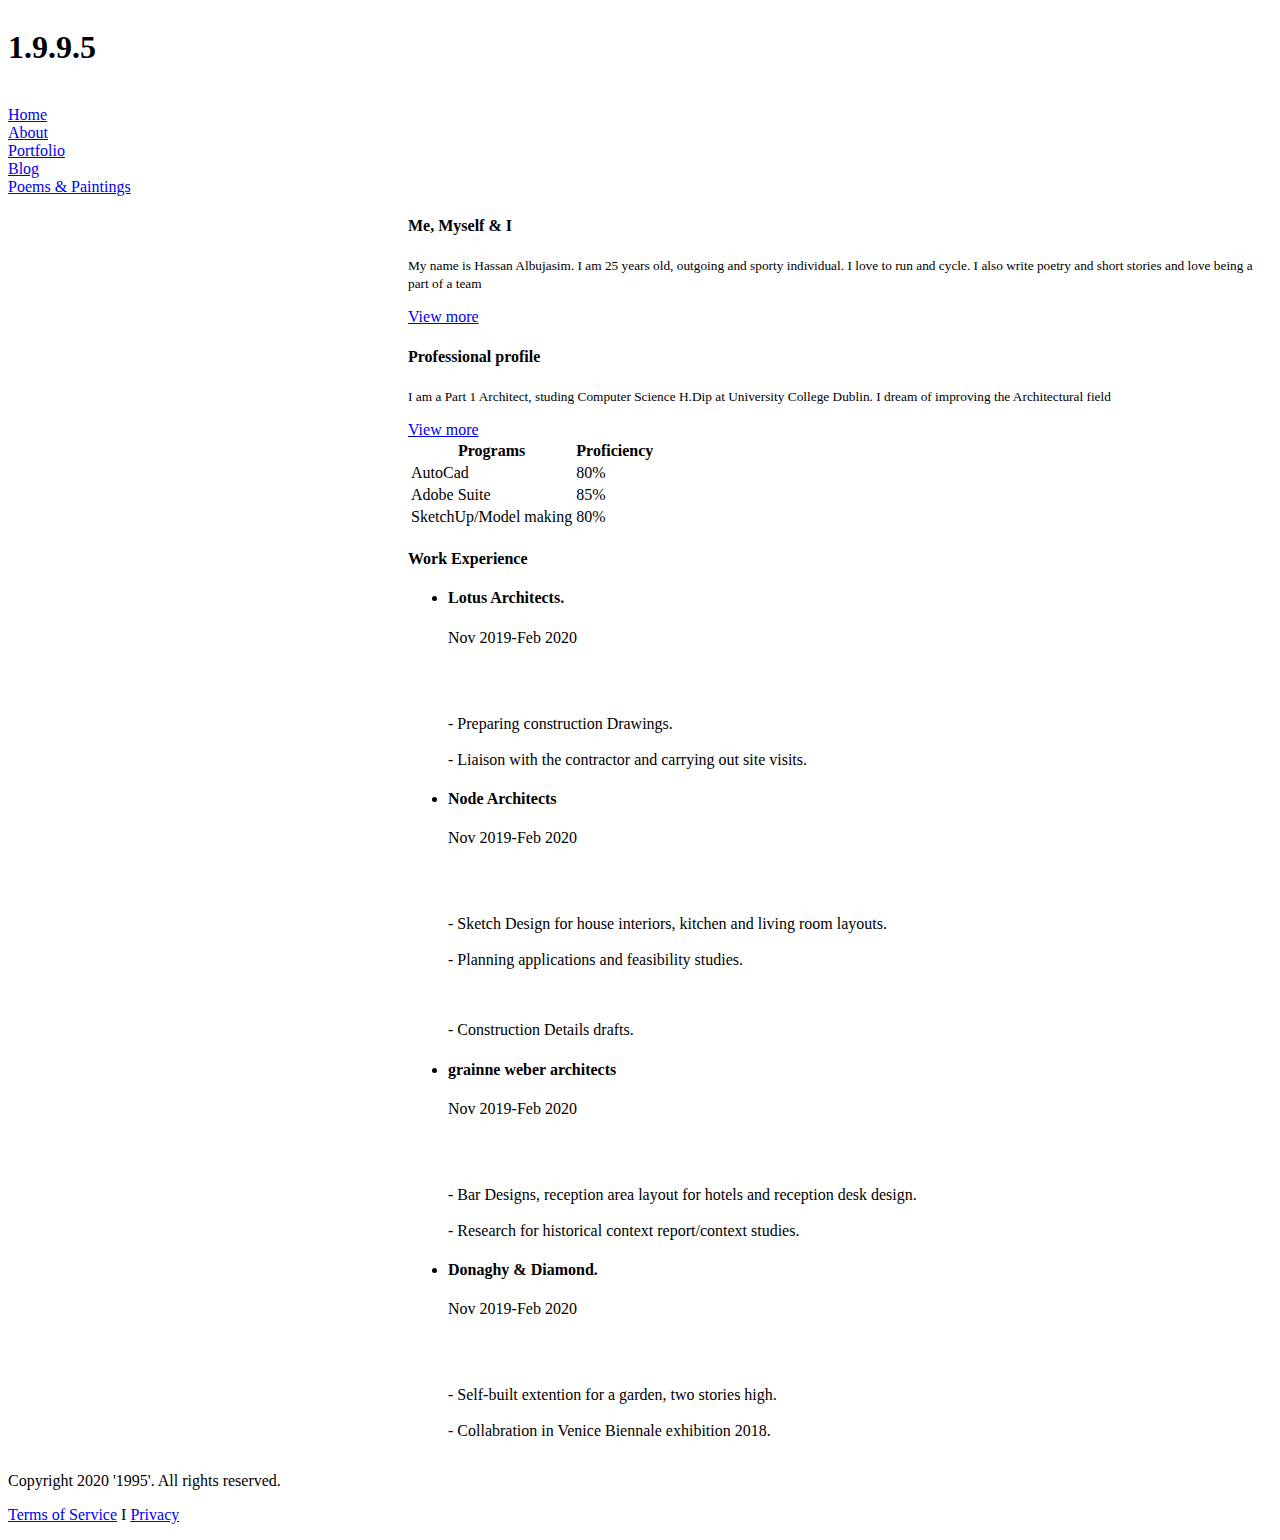
==== About.html @ c05ca311 "Add files via upload" ====
<!DOCTYPE HTML>
<html xmlns="http://www.w3.org/1999/xhtml" lang="en" xml:lang="en">

<head>
    <link rel="stylesheet" type="text/css" href="css/reset.css">
    <link rel="stylesheet" type="text/css" href="css/style.css">
    <meta http-equiv="Content-Type" content="text/html; charset=utf-8">
    <title>1995</title>
    <!--[if lt IE 9]>
    <script src="http://html5shiv.googlecode.com/svn/trunk/html5.js"></script>
    <![endif]-->
    <style>

    </style>
</head>

<body>


    <div id="hero-image2">

        <header>
            <div style="width: 100%; overflow: hidden;">
                <div style="width: 300px; float: left;">

                    <div id="nav">


                        <h1>1<span class="color">.</span>9<span class="color">.</span>9<span class="color">.</span>5</h1><br>


                        <a href="Home.html">Home</a><br>
                        <a href="About.html">About</a><br>
                        <a href="Portfolio.html">Portfolio</a><br>
                        <a href="Blog.html">Blog</a><br>
                        <a href="Poems&Pantings.html">Poems & Paintings</a>


                    </div>
                </div>
            </div>
        </header>

        <div style="margin-left: 400px;">
            <div id="secondary-content">



                <article style="background-image: url('images/Cv.jpg');">
                    <div class="overlay">
                        <h4>Me, Myself & I</h4>

                        <p><small>My name is Hassan Albujasim. I am 25 years old, outgoing and sporty individual. I love to run and cycle. I also write poetry and short stories and love being a part of a team</small></p>

                        <a href="Blog.html" class="more-link">View more</a>
                    </div>
                </article>
                <article style="background-image: url(images/Profile1.jpg);">
                    <div class="overlay">
                        <h4>Professional profile</h4>
                        <p><small>I am a Part 1 Architect, studing Computer Science H.Dip at University College Dublin. I dream of improving the Architectural field </small></p>
                        <a href="Poems&Pantings.html" class="more-link">View more</a>
                    </div>
                </article>
        
                    <table>
                        
                        <tr>
                            <th>Programs</th>
                            <th>Proficiency</th>
                        </tr>
                        <tr>
                            <td>AutoCad</td>
                            <td>80%</td>
                        </tr>
                        <tr>
                            <td>Adobe Suite</td>
                            <td>85%</td>

                        </tr>
                        <tr>
                            <td>SketchUp/Model making</td>
                            <td>80%</td>

                        </tr>
                        
                    </table>
                

                <div class="clear"></div>

            </div>

            <div id="features">
                <h4> Work Experience</h4>

                <ul>
                    <li class="feature-1">
                        <h4>Lotus Architects.</h4>
                        <p>Nov 2019-Feb 2020</p><br><br>

                        <p>- Preparing construction Drawings.<br><br>
                            - Liaison with the contractor and carrying out site visits.</p>
                    </li>
                    <li class="feature-2">
                        <h4>Node Architects</h4>
                        <p>Nov 2019-Feb 2020</p><br><br>

                        <p>- Sketch Design for house interiors, kitchen and living room layouts.<br><br>
                            - Planning applications and feasibility studies.</p><br><br>
                        - Construction Details drafts.
                    </li>
                    
                </ul>
            </div>
            <div id="features2">
                <ul>
                    <li class="feature-1">
                        <h4>grainne weber architects</h4>
                        <p>Nov 2019-Feb 2020</p><br><br>

                        <p>- Bar Designs, reception area layout for hotels and reception desk design.<br><br>
                            - Research for historical context report/context studies.</p>
                    </li>
                    <li class="feature-2">
                        <h4>Donaghy & Diamond.</h4>
                        <p>Nov 2019-Feb 2020</p><br><br>

                        <p>- Self-built extention for a garden, two stories high.<br><br>
                            - Collabration in Venice Biennale exhibition 2018.</p>
                    </li>
                    <div class="clear"></div>
                </ul>

            </div>


        </div>
        <div style="width: 350px; float: left;">
            <footer>
                <div id="footer-info">
                    <p>Copyright 2020 '1995'. All rights reserved.</p>
                    <p><a href="#">Terms of Service</a> I <a href="#">Privacy</a></p>
                </div>

            </footer>
        </div>

    </div>



</body></html>
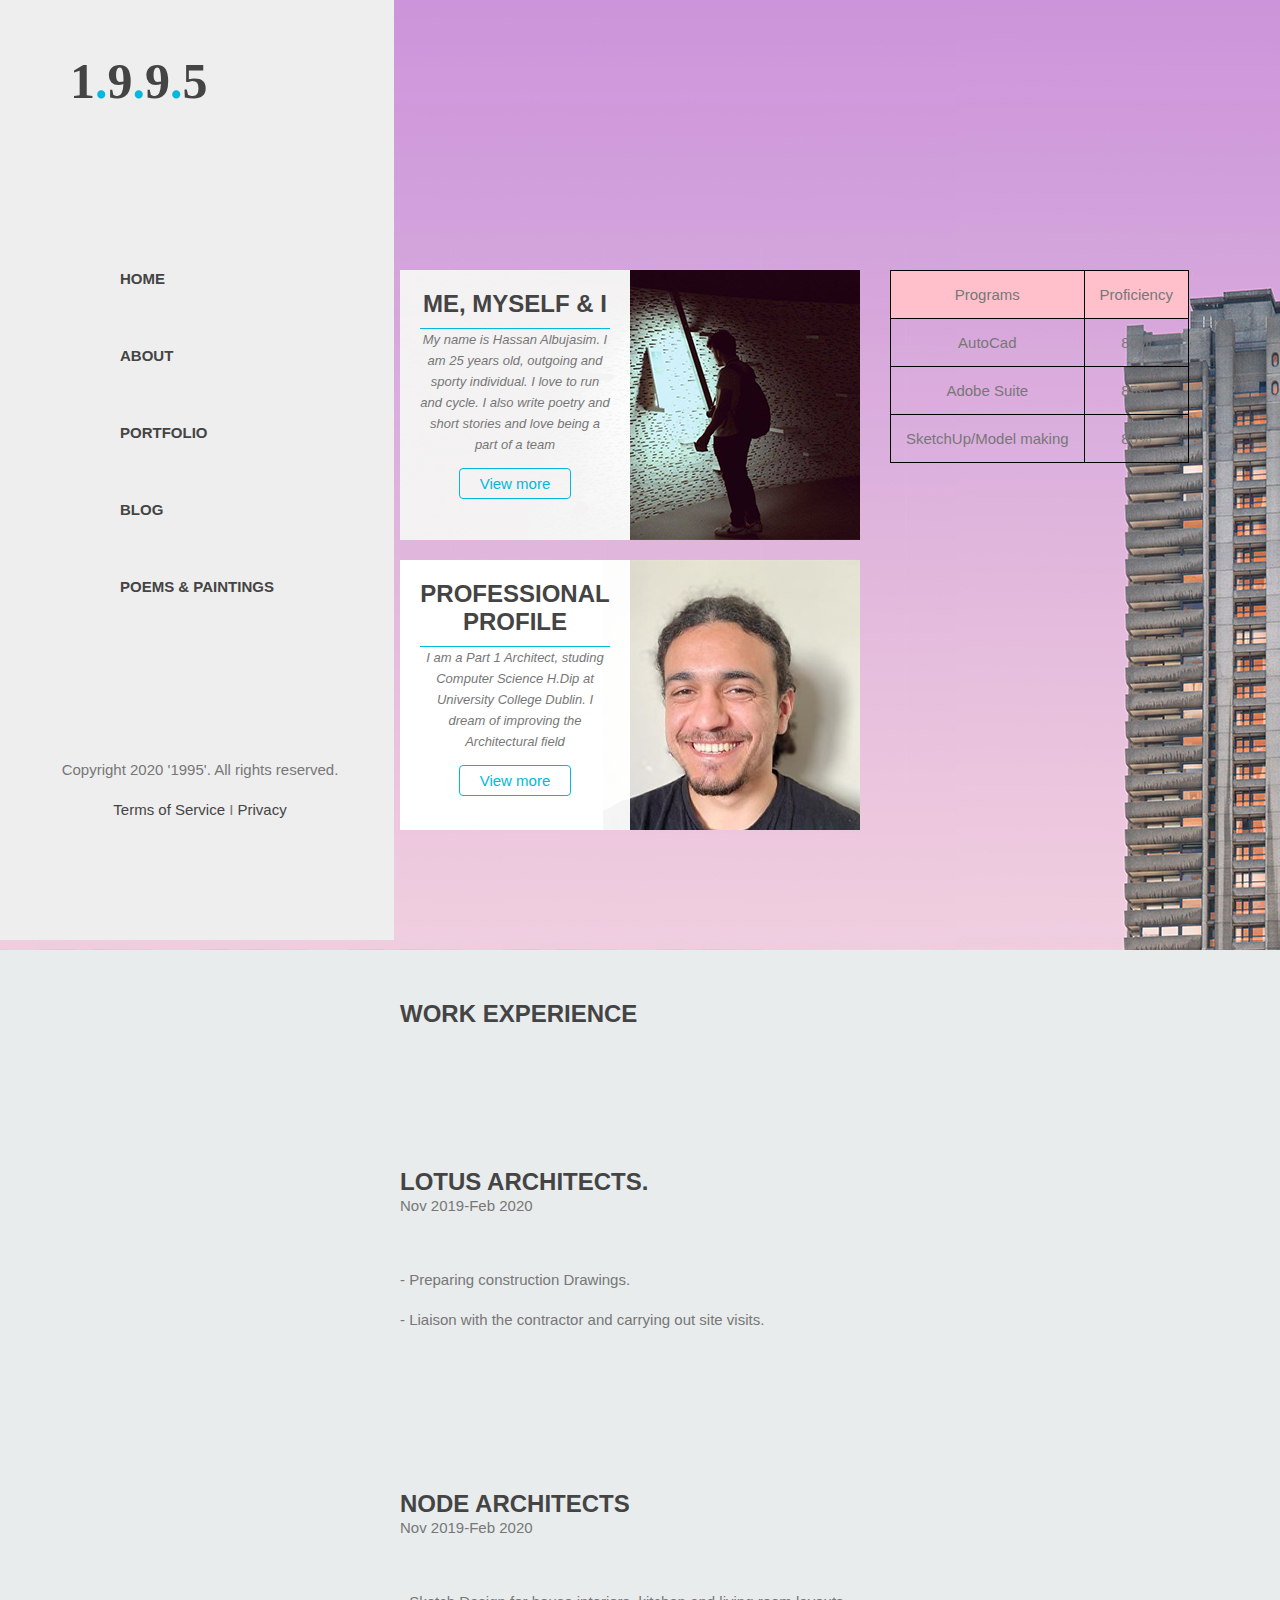
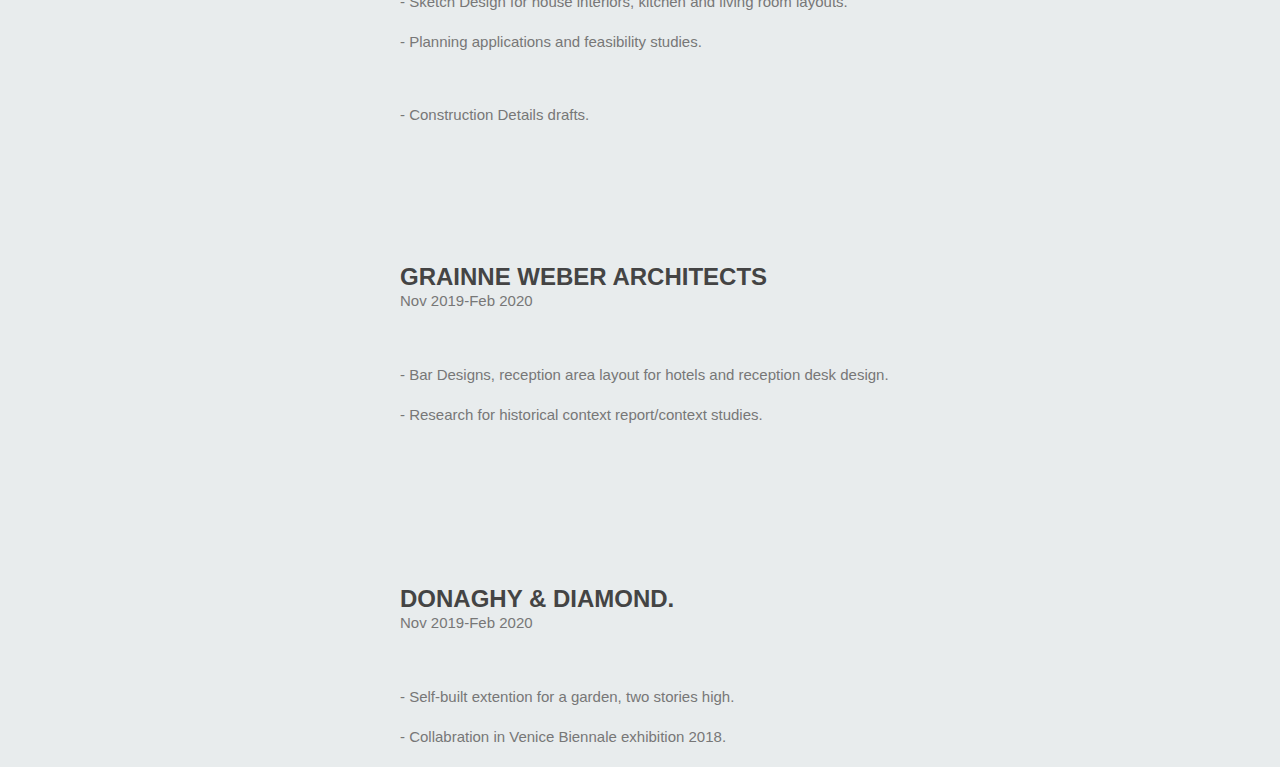
==== commit ee85811f: "create index to host website" ====
--- a/About.html
+++ b/About.html
@@ -29,7 +29,7 @@
                         <h1>1<span class="color">.</span>9<span class="color">.</span>9<span class="color">.</span>5</h1><br>
 
 
-                        <a href="Home.html">Home</a><br>
+                        <a href="index.html">Home</a><br>
                         <a href="About.html">About</a><br>
                         <a href="Portfolio.html">Portfolio</a><br>
                         <a href="Blog.html">Blog</a><br>
--- a/css/style.css
+++ b/css/style.css
@@ -0,0 +1,350 @@
+/* much of the code is taken from the example of https://medialoot.com/blog/how-to-code-a-homepage-template-with-html5-and-css3/  and was modified and edited to suit. I have added features on top and changed others depending on context from other sources, this was the main.
+--------------------------------------------------------------- */
+body {
+    background-color: #fff;
+    color: #777;
+    font: normal 15px "Helvetica Neue", Arial, Helvetica, Geneva, sans-serif;
+}
+
+p {
+    line-height: 20px;
+    margin-bottom: 20px;
+}
+
+h1 {
+    font-family: 'Crete Round', serif;
+    font-weight: bold;
+    color: #444;
+    font-size: 50px;
+    margin-left: 50px;
+
+}
+
+h2 {
+    font-weight: 300;
+    color: #444;
+    font-size: 55px;
+    text-align: center;
+    margin-bottom: 20px;
+}
+
+h3 {
+    font-size: 30px;
+    color: #444;
+    font-weight: bold;
+    text-transform: uppercase;
+    text-align: center;
+    margin-bottom: 20px;
+}
+
+h4 {
+    font-size: 24px;
+    color: #444;
+    font-weight: bold;
+    text-transform: uppercase;
+
+}
+
+h5 {
+    font-size: 15px;
+    color: #444;
+    font-weight: bold;
+    text-transform: uppercase;
+}
+
+a {
+    text-decoration: none;
+    color: #444;
+}
+
+a:hover {
+    color: #02b8dd;
+    text-decoration: underline;
+}
+
+strong {
+    font-weight: bold;
+}
+
+small {
+    font-size: 13px;
+    color: #777;
+    font-style: italic;
+}
+
+.clear {
+    clear: both;
+}
+
+.wrapper {
+    margin: 0 auto;
+    padding: 0 10px;
+    width: 950px;
+}
+.wrapper2 {
+    margin: 0 auto;
+    padding: 0 10px;
+    width: 950px;
+}
+video {
+    width: 100%;
+    
+}
+
+/*--------------------------------------------------------------- */
+.button-1 {
+    display: block;
+    text-align: center;
+    background: #444;
+    border-radius: 3px;
+    color: #fff;
+    width: 180px;
+    height: 50px;
+    font-size: 20px;
+    line-height: 50px;
+    margin: 0 auto;
+}
+
+.button-1:hover {
+    background-color: #02b8dd;
+    color: #fff;
+}
+
+#nav {
+    background-color: #eeeeee;
+    float: left;
+    position: fixed;
+    height: 100%;
+    padding: 20px;
+    clear: both
+}
+
+#nav a {
+    color: #444;
+    text-transform: uppercase;
+    font-weight: bold;
+    display: inline-block;
+    margin-right: 100px;
+    margin-top: 60px;
+    margin-left: 100px;
+}
+
+#secondary-content {
+    padding: 150px 0;
+    text-align: center;
+}
+
+#secondary-content article {
+    margin-bottom: 20px;
+    margin-right: 20px;
+    width: 460px;
+    height: 270px;
+    float: left;
+    background-color: #f5f5f5;
+}
+
+#secondary-content article2 {
+    margin-right: 50px;
+    width: 460px;
+    height: 270px;
+    float: left;
+    
+}
+
+
+#secondary-content article:first-child {
+    margin-right: 30px;
+}
+
+#secondary-content article .overlay {
+    background: rgba(255, 255, 255, .95);
+    height: 230px;
+    width: 190px;
+    padding: 20px;
+}
+
+
+#Portfolio-content {
+    padding: 150px 0;
+    text-align: center;
+}
+
+#Portfolio-content article {
+    margin-bottom:50px;
+    margin-right: 15px;
+    width: 410px;
+    height: 270px;
+    float: left;
+    background-color: #f5f5f5;
+}
+
+#Portfolio-content article:first-child {
+    margin-right: 15px;
+}
+
+#Portfolio-content article .overlay {
+    background: rgba(255, 255, 255, .95);
+    height: 230px;
+    width: 150px;
+    padding: 20px;
+}
+
+article h4 {
+    border-bottom: 1px solid #02b8dd;
+    padding-bottom: 10px;
+}
+#P-content {
+    padding: 150px 0;
+    text-align: center;
+}
+
+#P-content article {
+    margin-bottom:50px;
+    margin-right: 15px;
+    width: 410px;
+    height: 270px;
+    float: left;
+    background-color: #f5f5f5;
+}
+
+#P-content article:first-child {
+    margin-right: 15px;
+}
+
+#P-content article .overlay {
+    
+    height: 15px;
+    width: 150px;
+    padding: 10px;
+}
+
+.more-link {
+    border: 1px solid #02b8dd;
+    color: #02b8dd;
+
+    padding: 6px 20px;
+    border-radius: 4px;
+}
+
+.more-link:hover {
+    background-color: #02b8dd;
+    color: #fff;
+}
+
+
+#featuresblog ul li {
+        height: 250px;
+        width: 65%;
+        padding-top: 70px;
+        float: left;
+        margin-right: 10px;
+        text-align: left;
+}
+
+
+#features ul li {
+    width: 500px;
+    padding-top: 140px;
+    float: left;
+    margin-right: 10px;
+    text-align: left;
+}
+#features2 ul li {
+    width: 500px;
+    padding-top: 140px;
+    float: left;
+    margin-right: 10px;
+    text-align: left;
+}
+
+
+#hero-image {
+    background-size: cover;
+    height: 965px;
+    top: 0;
+    left: 0;
+    min-width: 100%;
+    min-height: 100%;
+    background: #e8eced url('../images/heroimage.jpg') no-repeat center;
+}
+
+#hero-image2 {
+    height: 100%;
+    padding-top: 0px;
+    background: #e8eced url('../images/heroimage4.jpg') no-repeat center fixed;
+}
+#hero-image3 {
+    top: 0;
+    left: 0;
+    min-width: 100%;
+    min-height: 100%;
+    background: #e8eced url('../images/heroimage3.jpg') no-repeat center fixed;
+}
+
+#background {
+    height:100%;
+    padding-top: 0px;
+    background: #e8eced url('../images/background2.jpg') no-repeat center fixed;
+}
+#background2 {
+    top: 0;
+    left: 0;
+    min-width: 100%;
+    min-height: 100%;
+    background: #e8eced url('../images/background3.jpg') no-repeat center fixed;
+}
+
+
+header { 
+    height: 120px;
+}
+
+header h1 {
+    float: left;
+    margin-top: 32px;
+    margin-bottom: 100px;
+}
+
+header h1 .color {
+    color: #02b8dd;
+}
+
+table, th, td {
+
+border: 1px solid black;
+
+border-collapse: collapse;
+
+}
+
+th, td {
+
+padding: 15px;
+
+}
+
+th {
+
+background-color: pink;
+
+}
+colgroup {
+
+width: 250px;
+
+}
+footer {
+    padding: 60px 0;
+    
+    bottom: 0;
+    position: fixed;
+    background-color: #eeeeee;
+}
+#footer-info {
+    width: 380px;
+    text-align: center;
+    float: left;
+    margin-top: 10px;
+    margin-left: 10px;
+}
+    /*-------------------------------------------------------------------*/
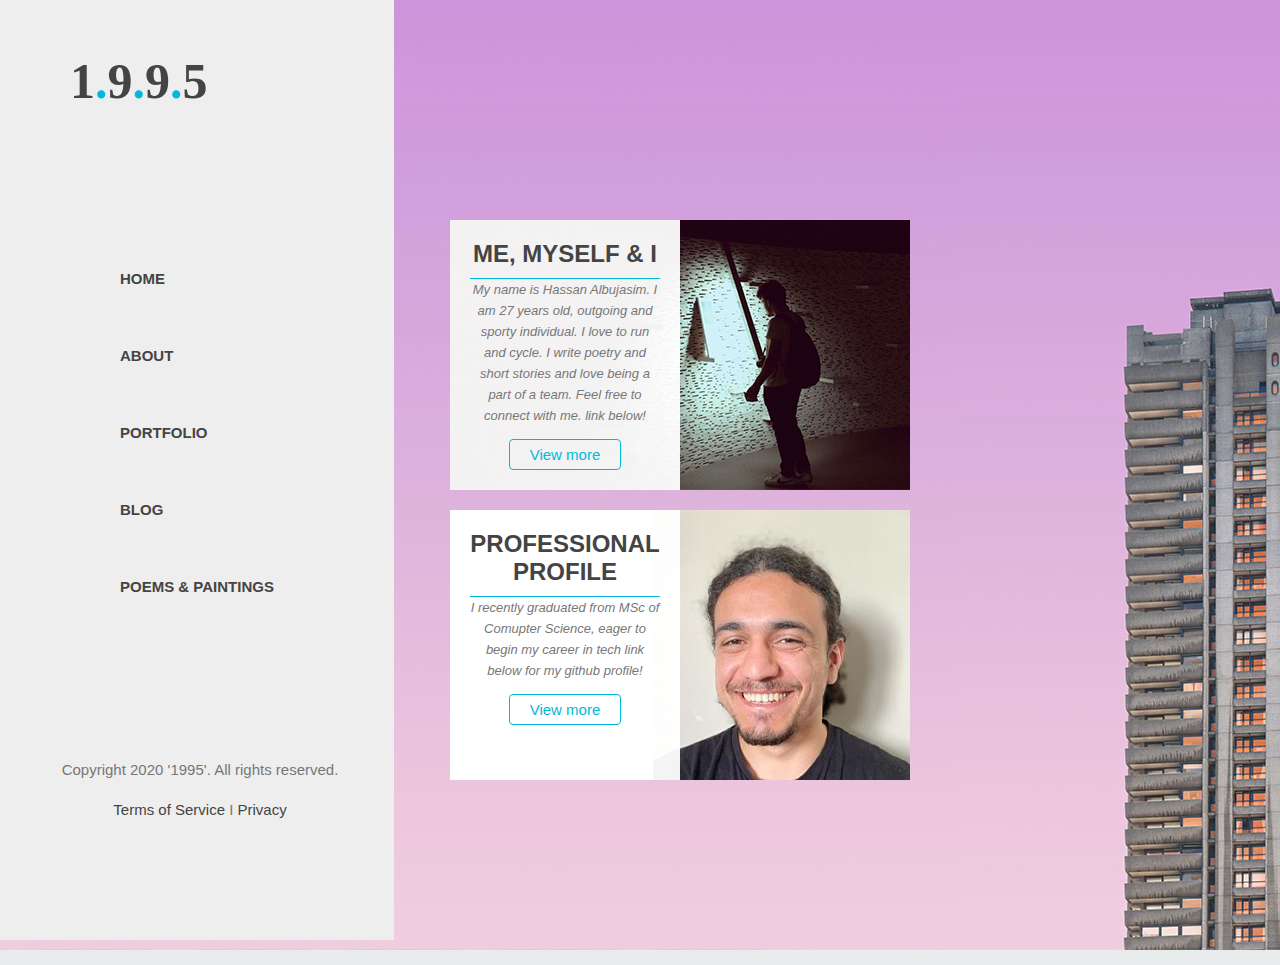
==== commit 49a32005: "small updates to about page" ====
--- a/About.html
+++ b/About.html
@@ -50,90 +50,28 @@
                     <div class="overlay">
                         <h4>Me, Myself & I</h4>
 
-                        <p><small>My name is Hassan Albujasim. I am 25 years old, outgoing and sporty individual. I love to run and cycle. I also write poetry and short stories and love being a part of a team</small></p>
+                        <p><small>My name is Hassan Albujasim. I am 27 years old, outgoing and sporty individual. 
+                            I love to run and cycle. I write poetry and short stories and love being a part 
+                            of a team. Feel free to connect with me. link below!</small></p>
 
-                        <a href="Blog.html" class="more-link">View more</a>
+                        <a href="https://www.linkedin.com/in/hassanajaj/" class="more-link">View more</a>
                     </div>
                 </article>
                 <article style="background-image: url(images/Profile1.jpg);">
                     <div class="overlay">
                         <h4>Professional profile</h4>
-                        <p><small>I am a Part 1 Architect, studing Computer Science H.Dip at University College Dublin. I dream of improving the Architectural field </small></p>
-                        <a href="Poems&Pantings.html" class="more-link">View more</a>
+                        <p><small> I recently graduated from MSc of Comupter Science, eager to begin my career in tech
+                            link below for my github profile!
+                             </small></p>
+                        <a href="https://github.com/CatLuvrHass" class="more-link">View more</a>
                     </div>
                 </article>
-        
-                    <table>
-                        
-                        <tr>
-                            <th>Programs</th>
-                            <th>Proficiency</th>
-                        </tr>
-                        <tr>
-                            <td>AutoCad</td>
-                            <td>80%</td>
-                        </tr>
-                        <tr>
-                            <td>Adobe Suite</td>
-                            <td>85%</td>
-
-                        </tr>
-                        <tr>
-                            <td>SketchUp/Model making</td>
-                            <td>80%</td>
-
-                        </tr>
-                        
-                    </table>
+    
                 
 
                 <div class="clear"></div>
 
             </div>
-
-            <div id="features">
-                <h4> Work Experience</h4>
-
-                <ul>
-                    <li class="feature-1">
-                        <h4>Lotus Architects.</h4>
-                        <p>Nov 2019-Feb 2020</p><br><br>
-
-                        <p>- Preparing construction Drawings.<br><br>
-                            - Liaison with the contractor and carrying out site visits.</p>
-                    </li>
-                    <li class="feature-2">
-                        <h4>Node Architects</h4>
-                        <p>Nov 2019-Feb 2020</p><br><br>
-
-                        <p>- Sketch Design for house interiors, kitchen and living room layouts.<br><br>
-                            - Planning applications and feasibility studies.</p><br><br>
-                        - Construction Details drafts.
-                    </li>
-                    
-                </ul>
-            </div>
-            <div id="features2">
-                <ul>
-                    <li class="feature-1">
-                        <h4>grainne weber architects</h4>
-                        <p>Nov 2019-Feb 2020</p><br><br>
-
-                        <p>- Bar Designs, reception area layout for hotels and reception desk design.<br><br>
-                            - Research for historical context report/context studies.</p>
-                    </li>
-                    <li class="feature-2">
-                        <h4>Donaghy & Diamond.</h4>
-                        <p>Nov 2019-Feb 2020</p><br><br>
-
-                        <p>- Self-built extention for a garden, two stories high.<br><br>
-                            - Collabration in Venice Biennale exhibition 2018.</p>
-                    </li>
-                    <div class="clear"></div>
-                </ul>
-
-            </div>
-
 
         </div>
         <div style="width: 350px; float: left;">
--- a/css/style.css
+++ b/css/style.css
@@ -130,7 +130,7 @@
 }
 
 #secondary-content {
-    padding: 150px 0;
+    padding: 100px 50px 0;
     text-align: center;
 }
 
@@ -269,8 +269,12 @@
 }
 
 #hero-image2 {
-    height: 100%;
-    padding-top: 0px;
+    background-size: cover;
+    height: 965px;
+    top: 0;
+    left: 0;
+    min-width: 100%;
+    min-height: 100%;
     background: #e8eced url('../images/heroimage4.jpg') no-repeat center fixed;
 }
 #hero-image3 {
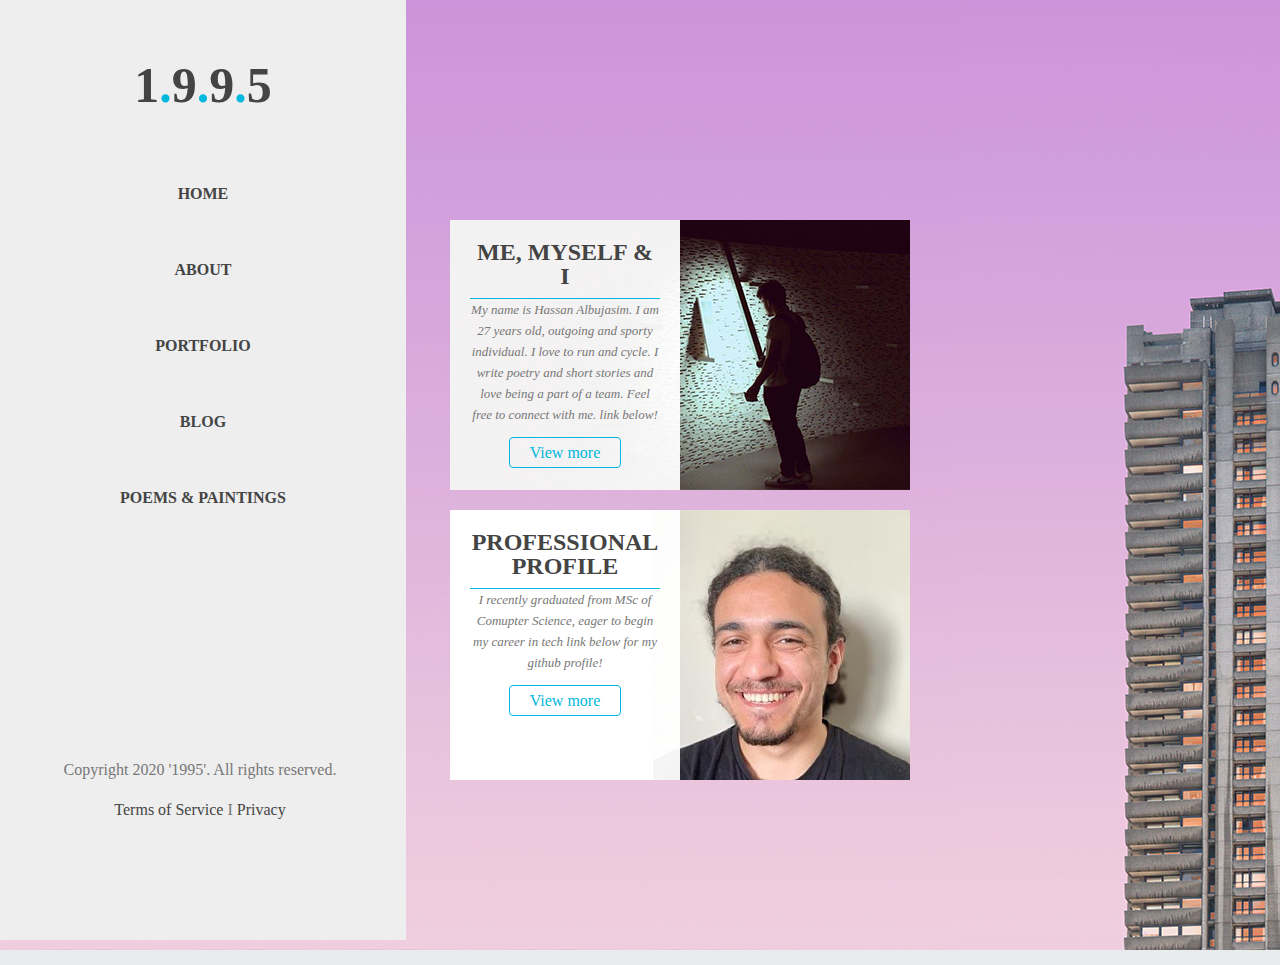
==== commit ad0e8768: "making some changes in responsiveness - to return to sometime" ====
--- a/About.html
+++ b/About.html
@@ -2,6 +2,7 @@
 <html xmlns="http://www.w3.org/1999/xhtml" lang="en" xml:lang="en">
 
 <head>
+    <link href="https://cdn.jsdelivr.net/npm/bootstrap@5.0.2/dist/css/bootstrap.min.css" rel="stylesheet" integrity="sha384-EVSTQN3/azprG1Anm3QDgpJLIm9Nao0Yz1ztcQTwFspd3yD65VohhpuuCOmLASjC" crossorigin="anonymous">
     <link rel="stylesheet" type="text/css" href="css/reset.css">
     <link rel="stylesheet" type="text/css" href="css/style.css">
     <meta http-equiv="Content-Type" content="text/html; charset=utf-8">
--- a/css/style.css
+++ b/css/style.css
@@ -1,9 +1,153 @@
 /* much of the code is taken from the example of https://medialoot.com/blog/how-to-code-a-homepage-template-with-html5-and-css3/  and was modified and edited to suit. I have added features on top and changed others depending on context from other sources, this was the main.
 --------------------------------------------------------------- */
+:root{
+    font-size: 16px;
+    font-family: 'Helvetica Neue", Arial, Helvetica, Geneva, sans-serif';
+    --text-primary: #b6b6b6;
+    --text-secondary: #ececec;
+    --bg-primary: #23232e;
+    --bg-secondary: #141418;
+    --transition-speed: 600ms;
+}
+
 body {
     background-color: #fff;
     color: #777;
-    font: normal 15px "Helvetica Neue", Arial, Helvetica, Geneva, sans-serif;
+    margin: 0;
+    padding: 0;
+}
+
+body::-webkit-scrollbar{
+    width: 0.25rem;
+}
+body::-webkit-scrollbar-track{
+    background: #1e1e24;
+}
+body::-webkit-scrollbar-thumb{
+    background: pink;
+}
+
+main{
+    margin-left: 5rem;
+    padding: 1rem;
+}
+
+.navbar{
+    position: fixed;
+    background-color: var(--bg-secondary);
+    transition: width 200ms ease;
+}
+.navbar-nav{
+    list-style: none;
+    padding: 0;
+    margin: 0;
+    display: flex;
+    flex-direction: column;
+    align-items: center;
+    height: 100%;
+}
+.nav-item {
+    width: 100%;
+}
+
+.nav-item:last-child {
+    margin-top: auto;
+}
+
+.nav-link {
+    display: flex;
+    align-items: center;
+    height: 5rem;
+    color: var(--text-primary);
+    text-decoration: none;
+    filter: grayscale(100%) opacity(0.7) ;
+    transition: var(--transition-speed);
+}
+
+.nav-link:hover {
+    filter: grayscale(0%)opacity(1);
+    background: var(--bg-secondary);
+}
+
+.link-text {
+    display: none;
+    margin-left: 1rem;
+}
+
+.nav-link svg {
+    min-width: 2rem;
+    margin: 0 1.5rem;
+}
+
+.fa-primary {
+    color: #ff7eee
+}
+
+.fa-secondary {
+    color: #df49a6
+}
+
+.fa-primary,
+.fa-secondary {
+    transition: var(--transition-speed);
+}
+
+.logo {
+    font-weight: bold;
+    text-transform: uppercase;
+    margin-bottom: 1rem;
+    text-align: center;
+    color: var(--text-secondary);
+    background: var(--bg-secondary);
+    font-size: 1.5rem;
+    letter-spacing: 0.3ch;
+    width: 100%;
+}
+
+.logo svg {
+    transform: rotate(0deg);
+    transition: transform var(--transition-speed);
+}
+
+.navbar:hover .logo svg {
+    transform: rotate(-180deg);
+}
+
+/* small screens */
+@media only screen and (max-width: 600px) {
+    .navbar{
+        bottom: 0;
+        width: 100vw;
+        height: 5rem;
+    }
+    .logo {
+        display: none;
+    }
+    .navbar-nav {
+        flex-direction: row;
+    }
+    .nav-link {
+        justify-content: center;
+    }
+    main {
+        margin: 0;
+    }
+}
+
+/* Large screens */
+@media only screen and (min-width: 600px) {
+    .navbar {
+        top: 0;
+        width: 5rem;
+        height: 100vh;
+    }
+    .navbar:hover {
+        width: 16rem;
+    }
+    .navbar:hover .link-text{
+        display: inline;
+        transition: opacity var(--transition-speed);
+    }
 }
 
 p {
@@ -16,8 +160,7 @@
     font-weight: bold;
     color: #444;
     font-size: 50px;
-    margin-left: 50px;
-
+    margin-top: 40px;
 }
 
 h2 {
@@ -59,7 +202,6 @@
 
 a:hover {
     color: #02b8dd;
-    text-decoration: underline;
 }
 
 strong {
@@ -112,11 +254,10 @@
 
 #nav {
     background-color: #eeeeee;
-    float: left;
     position: fixed;
     height: 100%;
     padding: 20px;
-    clear: both
+    text-align: center;
 }
 
 #nav a {
@@ -303,12 +444,6 @@
     height: 120px;
 }
 
-header h1 {
-    float: left;
-    margin-top: 32px;
-    margin-bottom: 100px;
-}
-
 header h1 .color {
     color: #02b8dd;
 }
